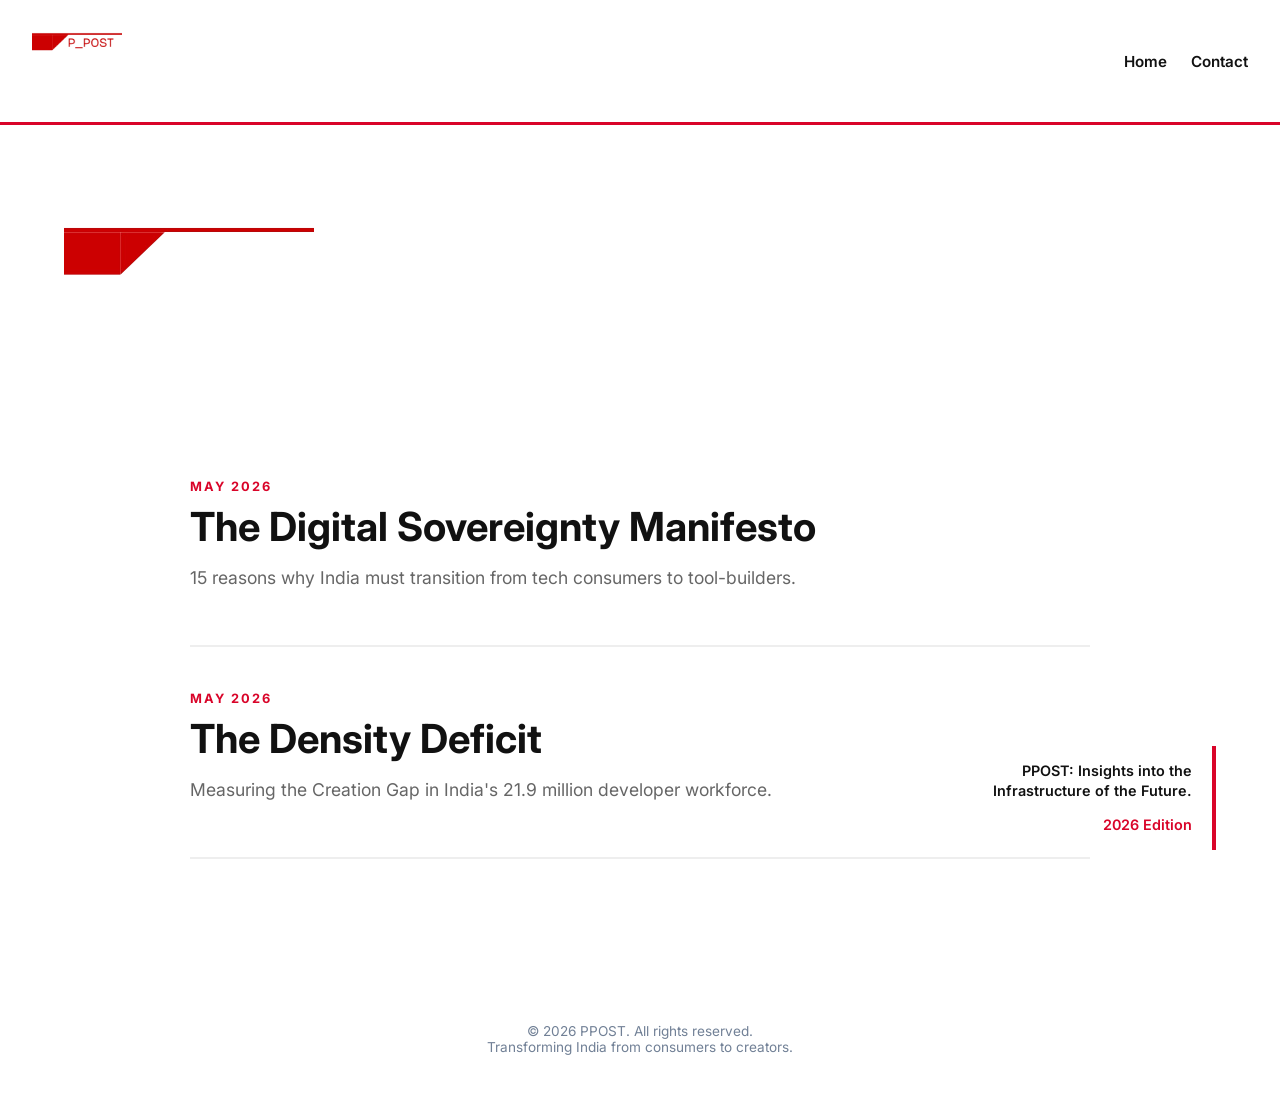
==== index.html @ 3f2db978 "Initial commit" ====
<!DOCTYPE html>
<html lang="en">

<head>
    <meta charset="UTF-8">
    <meta name="viewport" content="width=device-width, initial-scale=1.0">
    <title>PPOST | Index</title>
    <link rel="stylesheet" href="CSS/global.css">
    <link rel="stylesheet" href="CSS/index.css">
    <script src="COMPONENTS/components.js"></script>
</head>

<body>

    <script>renderHeader('./');</script>

    <header class="hero-header">
        <img src="IMAGE/ppost_logo.png" alt="PPOST Logo" class="logo-image">
    </header>

    <main class="index-container">

        <article class="post-entry">
            <span class="post-date">May 2026</span>
            <h2 class="post-title"><a href="POST/india_lag.html">The Digital Sovereignty Manifesto</a></h2>
            <p class="post-excerpt">15 reasons why India must transition from tech consumers to tool-builders.</p>
        </article>

        <article class="post-entry">
            <span class="post-date">May 2026</span>
            <h2 class="post-title"><a href="POST/github_density.html">The Density Deficit</a></h2>
            <p class="post-excerpt">Measuring the Creation Gap in India's 21.9 million developer workforce.</p>
        </article>

        <div class="sidebar-info">
            <p>PPOST: Insights into the Infrastructure of the Future.</p>
            <p style="color: var(--brand-red);">2026 Edition</p>
        </div>

    </main>

    <script>renderFooter();</script>

</body>

</html>
---- CSS/global.css ----
@import url('https://fonts.googleapis.com/css2?family=Inter:wght@400;500;600;700;800&family=Lora:ital,wght@0,400;0,500;0,600;1,400&display=swap');

:root {
    --primary-color: #d90429; /* PPOST Brand Red */
    --accent-color: #d90429;
    --text-color: #111111;
    --bg-color: #ffffff;
    --card-bg: #ffffff;
    --brand-red: #d90429; 
    --bg-white: #ffffff;
    --text-black: #111111;
}

body {
    font-family: 'Lora', Georgia, serif;
    background-color: var(--bg-color);
    color: var(--text-color);
    margin: 0;
    padding: 0;
    overflow-x: hidden;
}

/* Headings and UI Elements use Sans-Serif */
h1, h2, h3, h4, h5, h6, .navbar, .meta, .sidebar-info, .post-date, footer {
    font-family: 'Inter', -apple-system, BlinkMacSystemFont, "Segoe UI", Roboto, sans-serif;
}

/* Navbar */
.navbar {
    background: #ffffff;
    border-bottom: 3px solid var(--primary-color);
    color: var(--text-color);
    padding: 1rem 2rem;
    display: flex;
    justify-content: space-between;
    align-items: center;
    position: sticky;
    top: 0;
    z-index: 1000;
}

.navbar .brand img {
    height: 90px;
    width: auto;
    display: block;
}

.nav-links {
    display: flex;
    gap: 1.5rem;
}

.nav-link {
    font-weight: 600;
    color: var(--text-color);
    text-decoration: none;
    font-size: 0.95rem;
    transition: color 0.2s;
}

.nav-link:hover {
    color: var(--primary-color);
}

/* Footer */
footer {
    text-align: center;
    padding: 4rem 0;
    color: #718096;
    font-size: 0.85rem;
}
---- CSS/index.css ----
:root {
    --brand-red: #d90429;
    /* Aggressive, authoritative red */
    --bg-white: #ffffff;
    --text-black: #111111;
}

body {
    font-family: 'Inter', sans-serif;
    background-color: var(--bg-white);
    color: var(--text-black);
    margin: 0;
    overflow-x: hidden;
}

/* Hero / Header Shape */
header {
    position: relative;
    height: 40vh;
    background-color: var(--bg-white);
    /* Creating the unique "right shape" from your theme */
    clip-path: polygon(0 0, 100% 0, 100% 70%, 40% 100%, 0 100%);
    display: flex;
    align-items: center;
    padding: 0 5%;
}

.logo-image {
    height: 250px;
    width: auto;
    max-width: 100%;
    z-index: 20;
}

/* Post Index Container */
.index-container {
    max-width: 900px;
    margin: -50px auto 100px;
    padding: 0 20px;
    position: relative;
    z-index: 10;
}

.post-entry {
    border-bottom: 2px solid #eee;
    padding: 40px 0;
    transition: 0.3s;
}

.post-entry:hover {
    border-bottom-color: var(--brand-red);
}

.post-date {
    font-size: 0.8rem;
    font-weight: bold;
    color: var(--brand-red);
    text-transform: uppercase;
    letter-spacing: 2px;
}

.post-title {
    font-size: 2.5rem;
    margin: 10px 0;
    line-height: 1.1;
    cursor: pointer;
}

.post-title a {
    text-decoration: none;
    color: inherit;
}

.post-excerpt {
    color: #666;
    font-size: 1.1rem;
    max-width: 700px;
}

/* Sidebar / Info (Anti-Grid) */
.sidebar-info {
    position: fixed;
    right: 5%;
    bottom: 50px;
    text-align: right;
    max-width: 200px;
    border-right: 4px solid var(--brand-red);
    padding-right: 20px;
}

.sidebar-info p {
    font-size: 0.9rem;
    font-weight: 600;
    line-height: 1.4;
}

@media (max-width: 768px) {
    .logo-image {
        height: 80px;
    }

    .post-title {
        font-size: 1.8rem;
    }

    .sidebar-info {
        position: static;
        text-align: left;
        margin-top: 50px;
    }
}
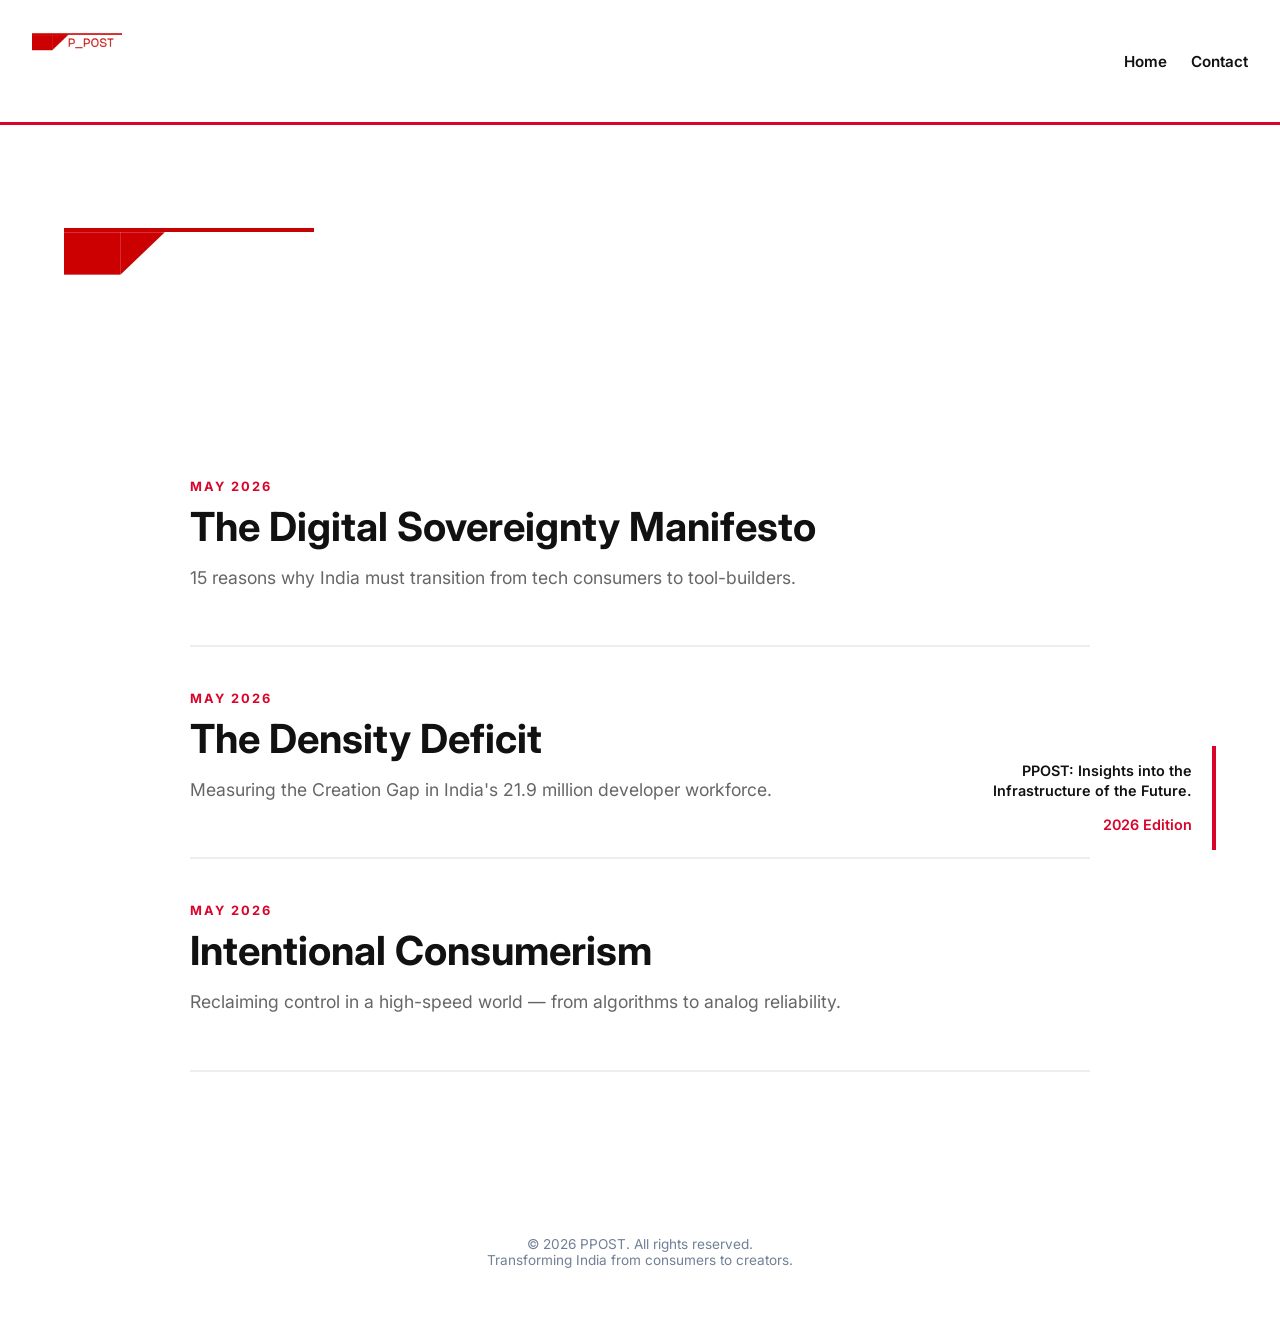
==== commit f6de5c4c: "feat: add Intentional Consumerism post to homepage" ====
--- a/index.html
+++ b/index.html
@@ -32,6 +32,12 @@
             <p class="post-excerpt">Measuring the Creation Gap in India's 21.9 million developer workforce.</p>
         </article>
 
+        <article class="post-entry">
+            <span class="post-date">May 2026</span>
+            <h2 class="post-title"><a href="POST/intentional_consumerism.html">Intentional Consumerism</a></h2>
+            <p class="post-excerpt">Reclaiming control in a high-speed world — from algorithms to analog reliability.</p>
+        </article>
+
         <div class="sidebar-info">
             <p>PPOST: Insights into the Infrastructure of the Future.</p>
             <p style="color: var(--brand-red);">2026 Edition</p>
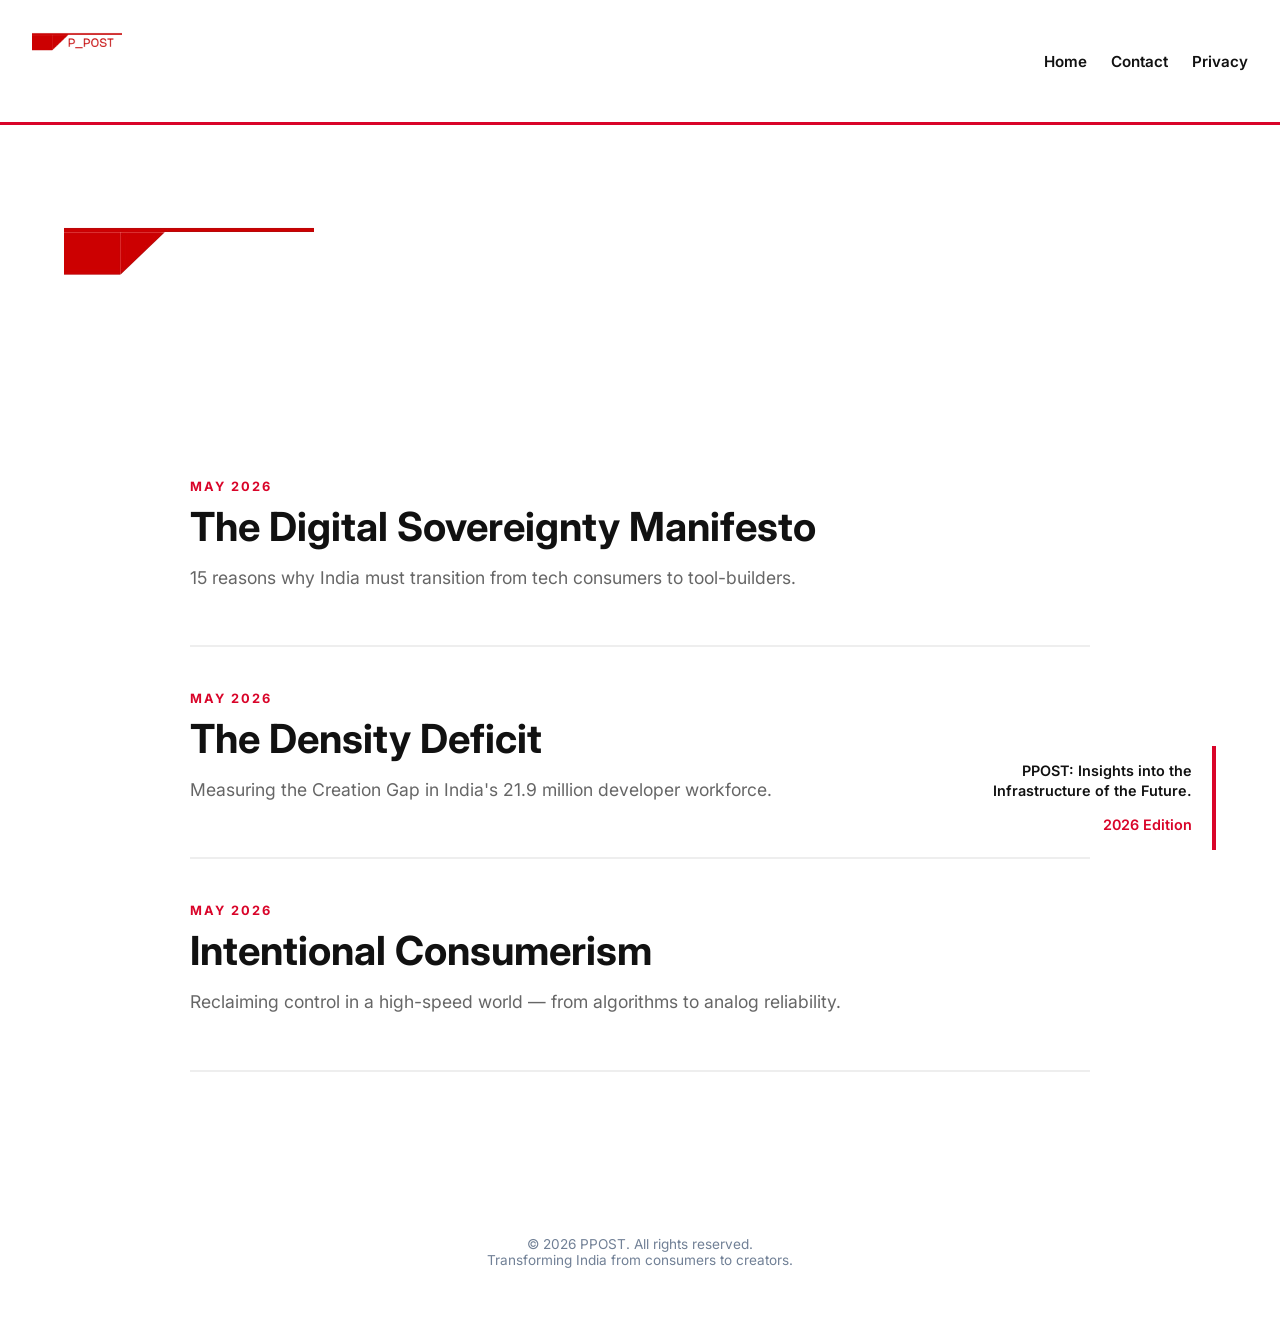
==== commit 13e16a98: "feat: add Google Search Console verification and sitemap.xml" ====
--- a/index.html
+++ b/index.html
@@ -4,7 +4,9 @@
 <head>
     <meta charset="UTF-8">
     <meta name="viewport" content="width=device-width, initial-scale=1.0">
-    <title>PPOST | Index</title>
+    <title>PPOST | Insights into the Infrastructure of the Future</title>
+    <meta name="description" content="PPOST is an editorial blog exploring digital sovereignty, developer ecosystems, and intentional living. Written by Pavan.">
+    <meta name="author" content="Pavan">
     <link rel="stylesheet" href="CSS/global.css">
     <link rel="stylesheet" href="CSS/index.css">
     <script src="COMPONENTS/components.js"></script>
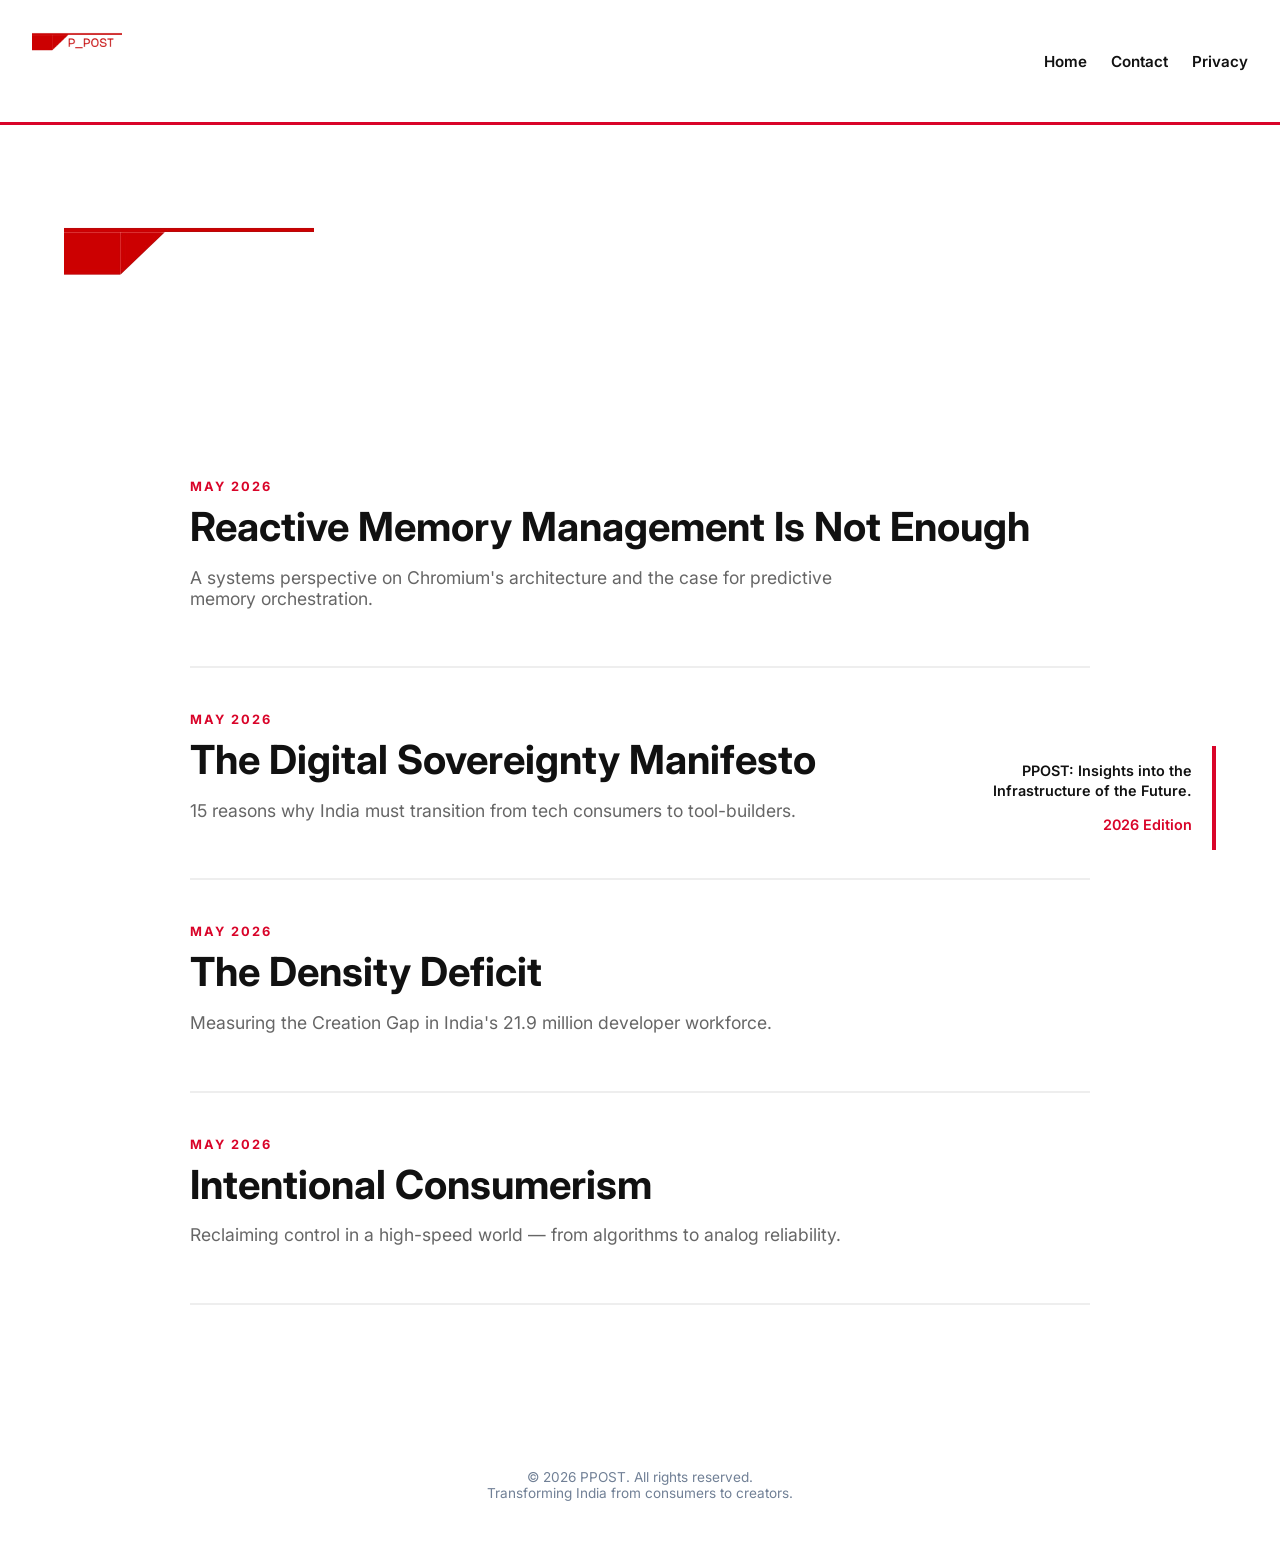
==== commit ae01b4ef: "feat: add Chromium Memory post with official architecture diagram" ====
--- a/index.html
+++ b/index.html
@@ -21,6 +21,12 @@
     </header>
 
     <main class="index-container">
+
+        <article class="post-entry">
+            <span class="post-date">May 2026</span>
+            <h2 class="post-title"><a href="POST/chromium_memory.html">Reactive Memory Management Is Not Enough</a></h2>
+            <p class="post-excerpt">A systems perspective on Chromium's architecture and the case for predictive memory orchestration.</p>
+        </article>
 
         <article class="post-entry">
             <span class="post-date">May 2026</span>
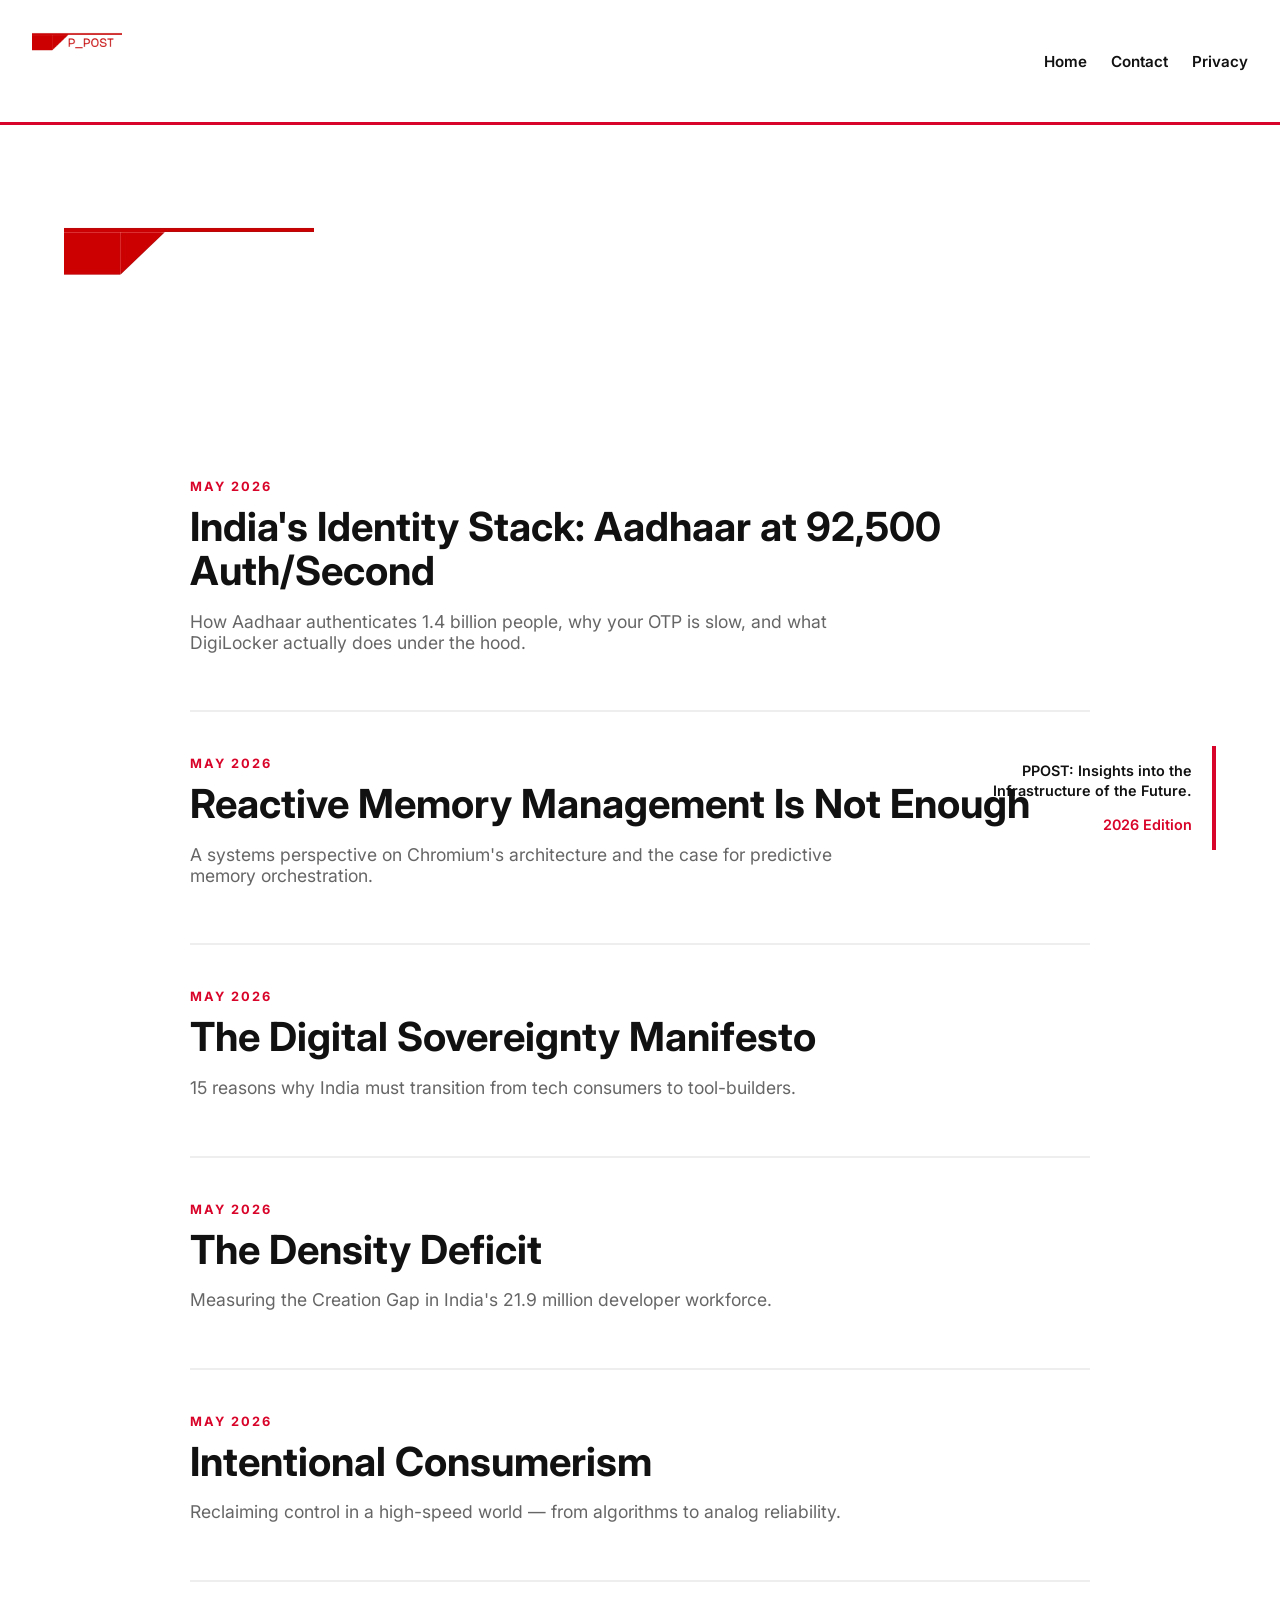
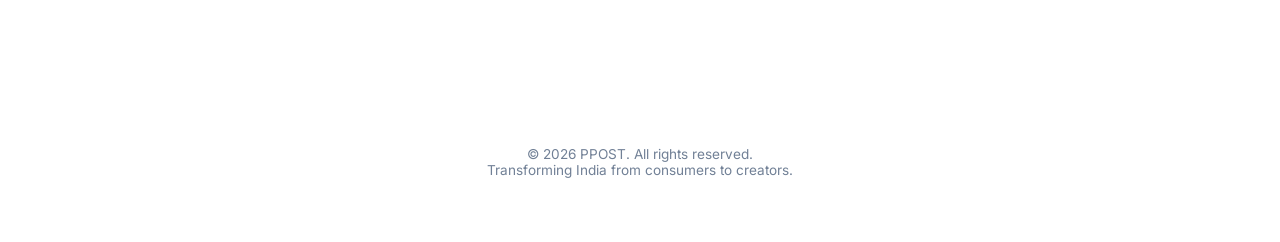
==== commit 518a4913: "fix: enlarge auth flow diagram to top-down layout" ====
--- a/index.html
+++ b/index.html
@@ -21,6 +21,12 @@
     </header>
 
     <main class="index-container">
+
+        <article class="post-entry">
+            <span class="post-date">May 2026</span>
+            <h2 class="post-title"><a href="POST/aadhaar_stack.html">India's Identity Stack: Aadhaar at 92,500 Auth/Second</a></h2>
+            <p class="post-excerpt">How Aadhaar authenticates 1.4 billion people, why your OTP is slow, and what DigiLocker actually does under the hood.</p>
+        </article>
 
         <article class="post-entry">
             <span class="post-date">May 2026</span>
